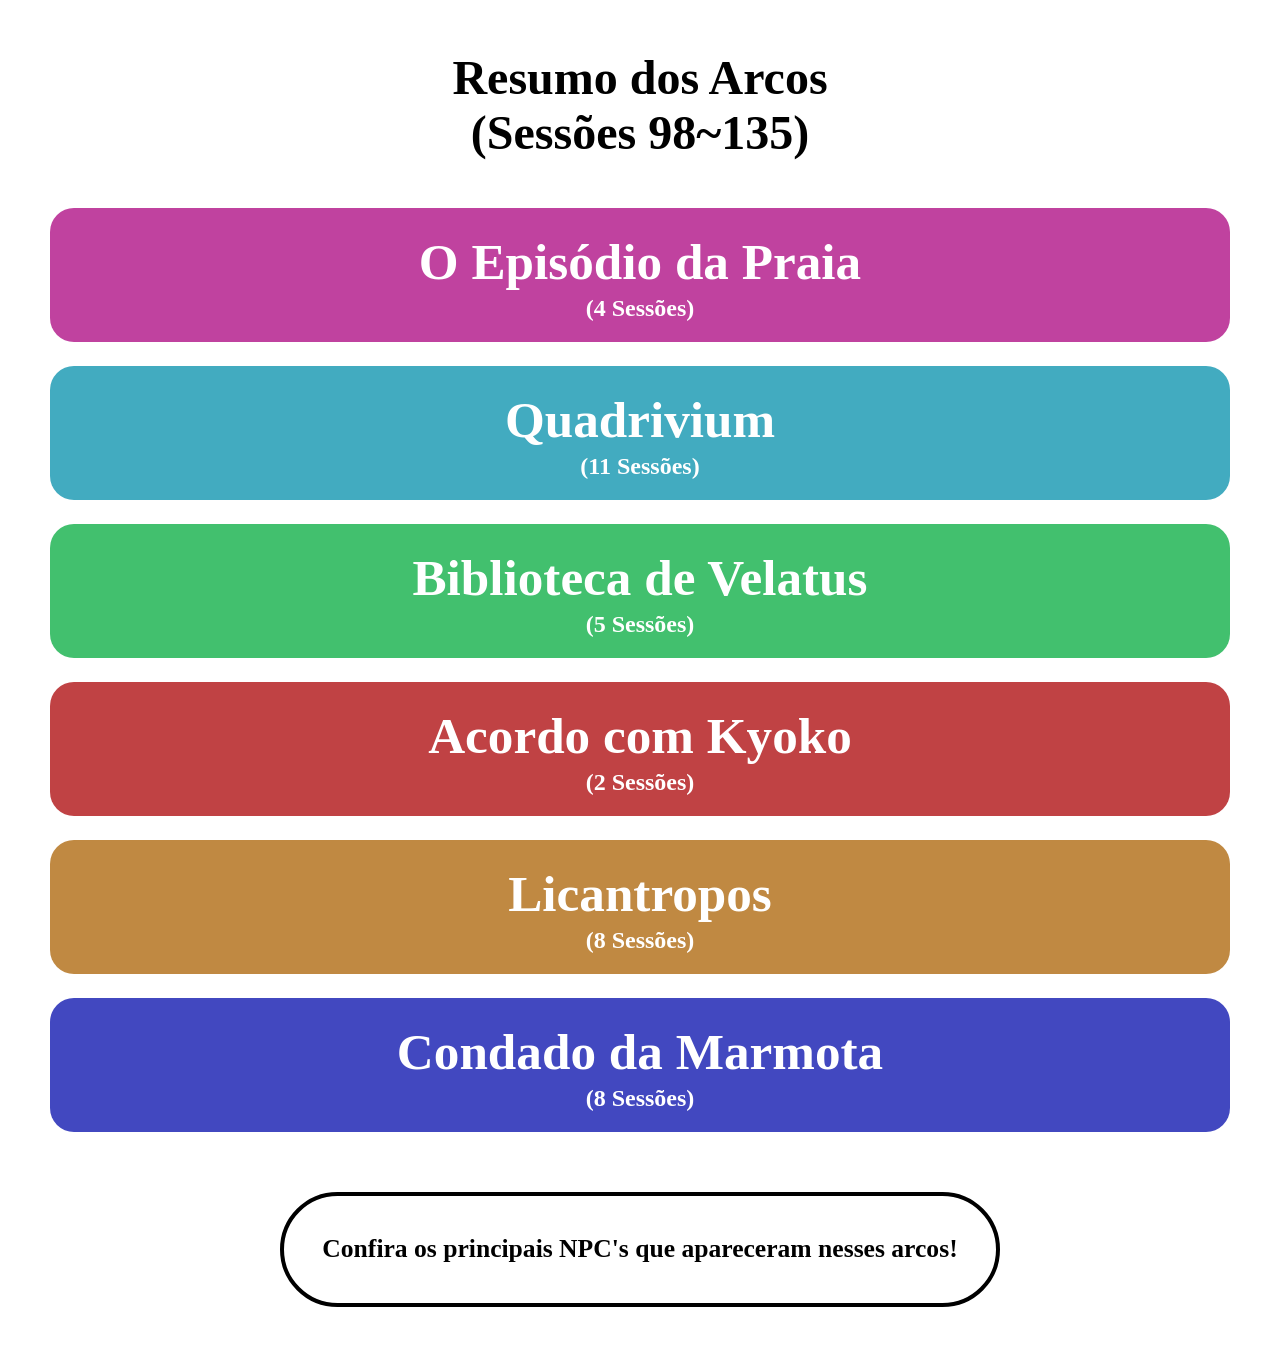
==== arcos.html @ c0c692bc "first" ====
<!DOCTYPE html>
<html>
<head>
<style>
body { 
	margin: 50px;
    }
.grid{
	display: grid;
    /*grid-template-columns: 50% 50%;*/
    gap: 24px;
    }
.arco {
	font-size: 300%;
    text-align: center;
    font-family: montserrat;
    }
h1 {
	font-weight:bold;
    color: #ffffff;
    text-align: center;
	font-size: clamp(1rem, 4vw, 6rem);
    /*text-decoration: underline;*/
    margin: 4px;
    font-family: bebas neue;
    }
h2 {
	font-weight:bold;
    color: #ffffff;
    text-align: center;
    margin: 0;
    font-family: bebas neue;
    }
p {
	color: #ffffff;
    text-align: center;
    font-family: roboto;
    }
.card { padding:20px; padding-right: 50px; padding-left: 50px; border-radius:24px; transition: box-shadow 0.3s ease, transform 0.3s ease;/*margin:auto;*/}
.card:hover {  box-shadow: 0 16px 40px rgba(0, 0, 0, 0.75); transform: translateY(-6px);}
.troca {
	font-family: montserrat;
	font-weight: bold;
	font-size: clamp(1rem, 2vw, 4rem);
	text-align: center;
	text-decoration: none;
	color:#000000;
}
.baixo {
	width: fit-content;
	margin: 60px auto;
	border-radius: 120px;
	background-color: transparent;
	border: 4px solid #000000;
	padding: clamp(1rem, 3vw, 3rem);
}
.baixo:hover {
	background-color: black;
	color: white;
}
/*.baixo:hover .troca {
	color: white;
}*/
.texto {
  max-height: 0;
  overflow: hidden;
  font-size: clamp(0.25rem, 1.25vw, 3rem);
}
details[open] .texto {
  max-height: 1000px;
}
summary {
  list-style: none;
  cursor: pointer;
}
summary::-webkit-details-marker {
  display: none;
}
</style>
</head>
<body>
<h3 class=arco>Resumo dos Arcos <br> (Sessões 98~135)</h1>
<div class="grid">
	<details class="card" style="background-color: #c0429f;">
		<summary>
			<h1>O Episódio da Praia</h1>
			<h2>(4 Sessões)</h2>
		</summary>
		<div class="texto">
			<p> Arco em que o grupo estava lamentando as perdas de Meylin e Clarabela. Serviu para que Trebor, Lyra e, na época, Louis, se aproximassem do pai deles um pouco. Tárion deu seu show, não sabendo lidar com suas paixões por Lyra e Dante, e também é nesse arco que Zé aparece e se junta ao grupo, supostamente como uma espécie de mentor para Dante. Vários personagens têm sonhos ou revelações por parte de divindades, e acabam se decidindo por seguir em direção a Quadrivium. Dante espia o passado d’O Dente, e descobre algumas coisas assustadoras.</p>
		</div>
	</details>
	<details  class="card" style="background-color: #42abc0;">
		<summary>
			<h1>Quadrivium</h1>
    		<h2>(11 Sessões)</h2>
		</summary>
		<div class="texto">
			<p>Deixando Castro para cuidar de Zhong (adoecido), o grupo parte para Quadrivium, encontrando-se com Selene na estrada e salvando-a de um sequestro. Aqui nossos heróis conhecem o Clã do Leão e um pouco mais sobre a vida política de Quadrivium. Após um divertido jogo de verdade ou consequência em uma estalagem, eles chegam à cidade e se envolvem com todos os problemas que podem. Zé ateia fogo a um templo, Lyra presencia o assassinato da noiva de um lorde e resolve se passar por ela, Louis desaparece misteriosamente, Dante e Selene insistem em entrar em um concurso musical... Isso culmina no grupo enfrentando Gambino, um enviado do Arcanum, em um combate durante a cerimônia de casamento, enquanto um cavaleiro dourado está apaixonado por Lyra e o grupo resolve invadir uma biblioteca sagrada.</p>
		</div>
	</details>
    <details class="card" style="background-color: #42c06e;">
		<summary>
			<h1>Biblioteca de Velatus</h1>
			<h2>(5 Sessões)</h2>
		</summary>
		<div class="texto">
			<p> Seguindo Isolde, antigo desafeto de Lyra, o grupo se embrenha por uma complexa dungeon, descobrindo coisas, resolvendo puzzles e, eventualmente, encontrando um chacal. Ele é mais receptivo do que parece, e “ajuda” com a questão das marcas deles, não sem passá-los por um teste antes. Em uma batalha mental e física, conseguem vencer Isolde, mas algo desperta em Quadrivium. Uma colossal quimera passa a assolar o lugar, forçando uma evacuação, durante a qual Tahmun perde Gustavus. O grupo é obrigado a fugir.</p>
		</div>
	</details>
	<details  class="card" style="background-color: #c04244;">
		<summary>
			<h1>Acordo com Kyoko</h1>
    		<h2>(2 Sessões)</h2>
		</summary>
		<div class="texto">
			<p>Voltando à torre de Zhong, nosso heróis a veem invadida por um grupo de mulheres do qual Katarina faz parte. A líder do grupo é a arquimaga Kyoko, que deseja conhecer os marcados e a causa deles. Por sorte, ela conhece Zhong do passado e isso a deixa mais disposta a acatar pedidos. Após uma conversa tensa, uma aliança é firmada. Como parte dela, nossos heróis deverão levar consigo Sora, uma menina verde e muito espirituosa, o que manterá a tradição do grupo de sempre ter um pet. É aqui que Dante se envolve com Elicia, uma barda discípula de Kyoko, mas acaba cacarejando quando vai beijá-la</p>
		</div>
	</details>
    <details class="card" style="background-color: #c08942;">
		<summary>
			<h1>Licantropos</h1>
			<h2>(8 Sessões)</h2>
		</summary>
		<div class="texto">
			<p>Decididos a chegar ao Condado da Marmota, nossos heróis vagam pelos Estados Eclesiásticos e descobrem que Sora é uma druida muito poderosa e incomum. Alguns problemas são encarados, como um grupo de kobolds ladrões de túmulo (do qual Cupim faz parte), um golem do Arcanum recém-despertado e um grupo de licantropos refugiados em uma caverna. Aparentemente, 3 possíveis campeões de Sanctum existem, o que deixa Tahmun particularmente atucanado. O grupo chega até uma floresta que foi envenenada por um cavaleiro dourado por conta de uma desavença com os moradores locais. O problema é que Sir Fenrir, um dos possíveis campeões chega logo após eles e um impasse se cria. No fim das contas, Sora perde o controle e se torna um monstro venenoso gigante, mas consegue purificar a floresta. Sir Fenrir aceita partir em paz, mas deixa um amuleto para Dante que acaba se tornando a causa da morte do bardo. Mais uma vez os poderes de Sora fazem um milagre e o trazem de volta a vida... dessa vez como um tabaxi.</p>
		</div>
	</details>
	<details  class="card" style="background-color: #4248c0;">
		<summary>
			<h1>Condado da Marmota</h1>
    		<h2>(8 Sessões)</h2>
		</summary>
		<div class="texto">
			<p>Nesse local repleto de seguidores da Rainha Cerúlea, muitas loucuras acontecem. O grupo faz o parto de Julieta, que pare um boto vermelho, reencontram-se com o druida Himo, que revela que Sora é uma espécie de druida artificial, descobrem que a biblioteca sagrada que deveria estar ali foi levada para o plano astral por seu bibliotecário, um devoto da Rainha Cerúlea, presenciam um milagre, quando galinhas devoradas renascem através da regurgitação e também conhecem o prefeito Tiberius. Kyoko leva aliados até lá para mais uma reunião, mas as coisas se complicam quando Sir Hogar, outros marcados dos Estados Eclesiásticos e Queráto, um cavaleiro dourado, aparecem para prestar contas com nossos heróis (de diversas formas). Kyoko e seus aliados partem apressadamente, Sora vai com Himo e o grupo vence a batalha eliminando um dos marcados e Queráto. Durante a luta, Tahmun vê uma interação entre deuses, no mínimo, curiosa.</p>
		</div>
	</details>
</div>
<a href="Personagens.html" target="_blank" class="troca">
<div class="baixo">
	Confira os principais NPC's que apareceram nesses arcos!
	<!--<a href="Personagens.html" target="_blank" class="troca">Confira os principais NPC's que apareceram nesses arcos!</a>-->
</div>
</a>
</body>
</html>
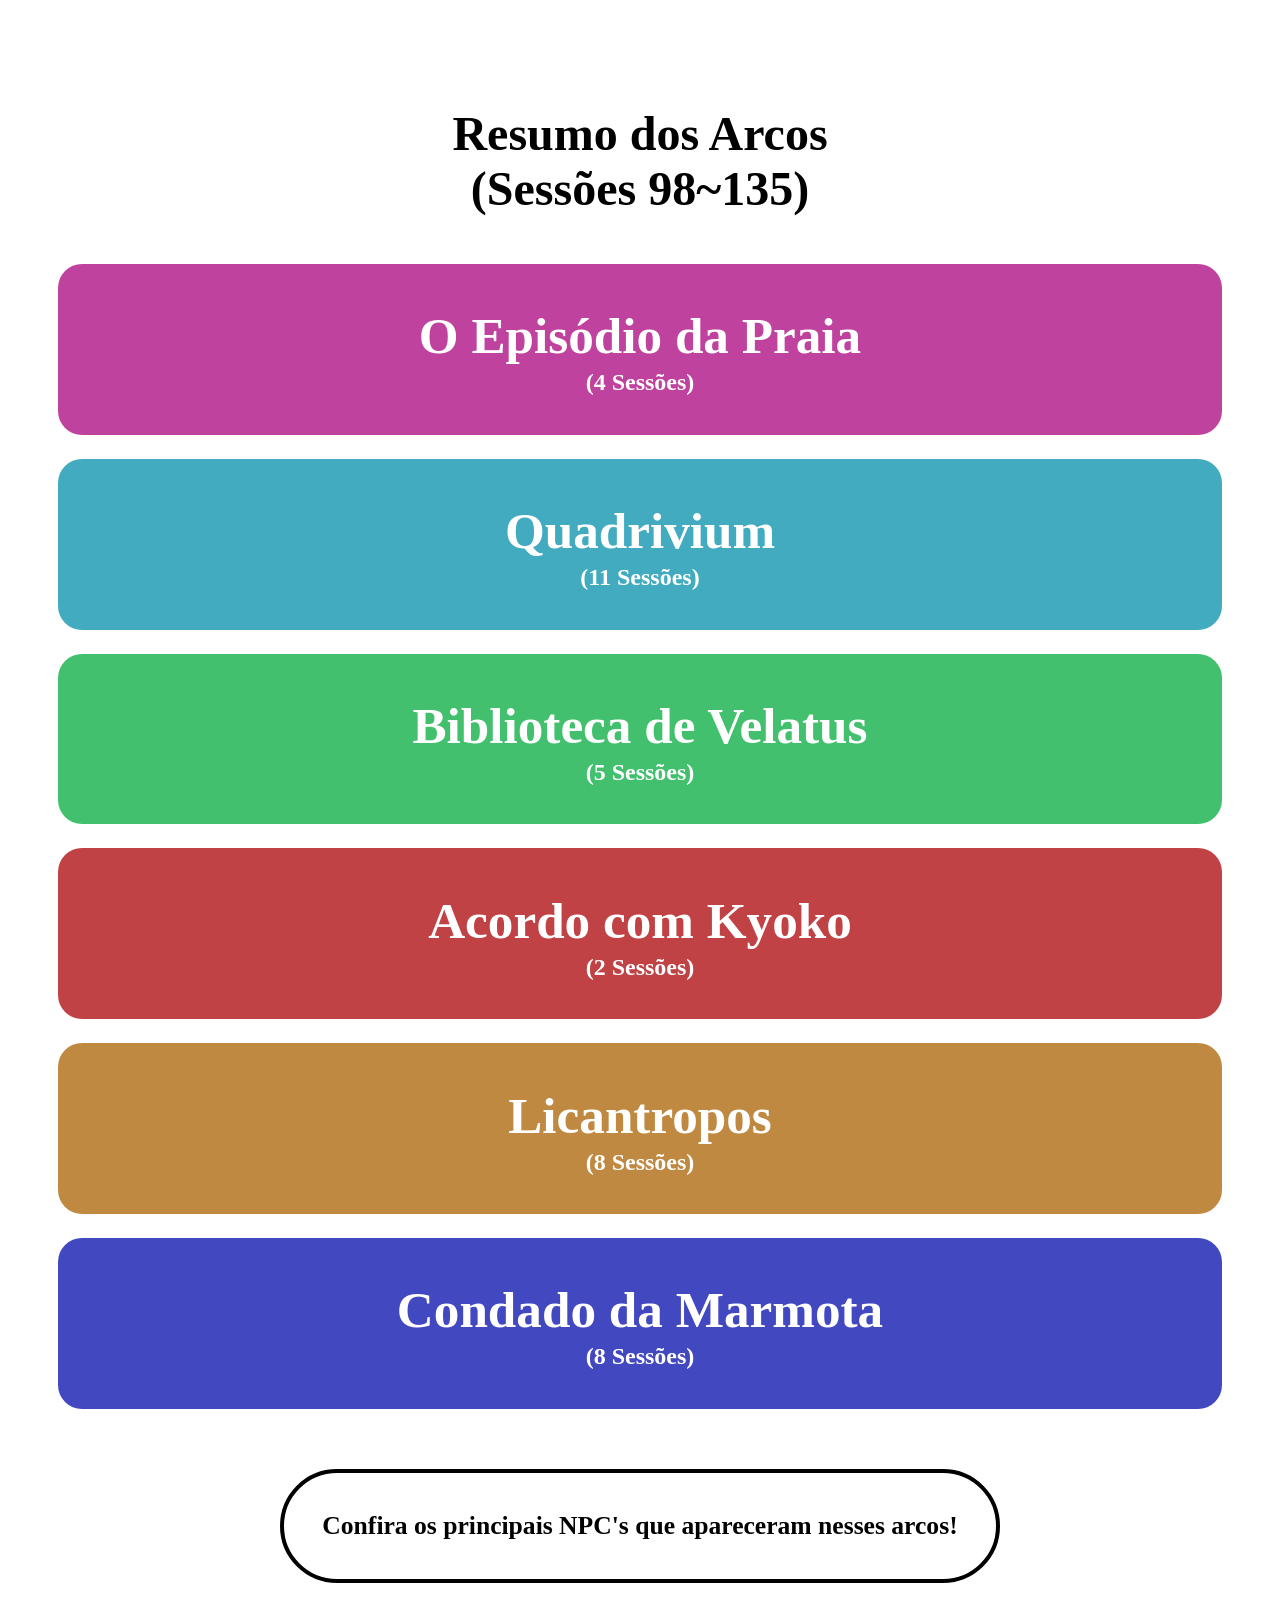
==== commit d2084e97: "ajustes de aparência, título e margin" ====
--- a/arcos.html
+++ b/arcos.html
@@ -2,12 +2,11 @@
 <html>
 <head>
 <style>
-body { 
-	margin: 50px;
-    }
+.tudo {
+	padding: clamp(16px, 5vw, 50px);
+}
 .grid{
 	display: grid;
-    /*grid-template-columns: 50% 50%;*/
     gap: 24px;
     }
 .arco {
@@ -20,7 +19,6 @@
     color: #ffffff;
     text-align: center;
 	font-size: clamp(1rem, 4vw, 6rem);
-    /*text-decoration: underline;*/
     margin: 4px;
     font-family: bebas neue;
     }
@@ -36,8 +34,15 @@
     text-align: center;
     font-family: roboto;
     }
-.card { padding:20px; padding-right: 50px; padding-left: 50px; border-radius:24px; transition: box-shadow 0.3s ease, transform 0.3s ease;/*margin:auto;*/}
-.card:hover {  box-shadow: 0 16px 40px rgba(0, 0, 0, 0.75); transform: translateY(-6px);}
+.card {
+	padding: clamp(1rem, 3vw, 3rem);
+	border-radius:24px;
+	transition: box-shadow 0.3s ease, transform 0.3s ease;
+}
+.card:hover {
+	box-shadow: 0 16px 40px rgba(0, 0, 0, 0.75); 
+	transform: translateY(-6px);
+}
 .troca {
 	font-family: montserrat;
 	font-weight: bold;
@@ -58,9 +63,6 @@
 	background-color: black;
 	color: white;
 }
-/*.baixo:hover .troca {
-	color: white;
-}*/
 .texto {
   max-height: 0;
   overflow: hidden;
@@ -79,6 +81,7 @@
 </style>
 </head>
 <body>
+<main class="tudo">
 <h3 class=arco>Resumo dos Arcos <br> (Sessões 98~135)</h1>
 <div class="grid">
 	<details class="card" style="background-color: #c0429f;">
@@ -142,5 +145,6 @@
 	<!--<a href="Personagens.html" target="_blank" class="troca">Confira os principais NPC's que apareceram nesses arcos!</a>-->
 </div>
 </a>
+</main>
 </body>
 </html>
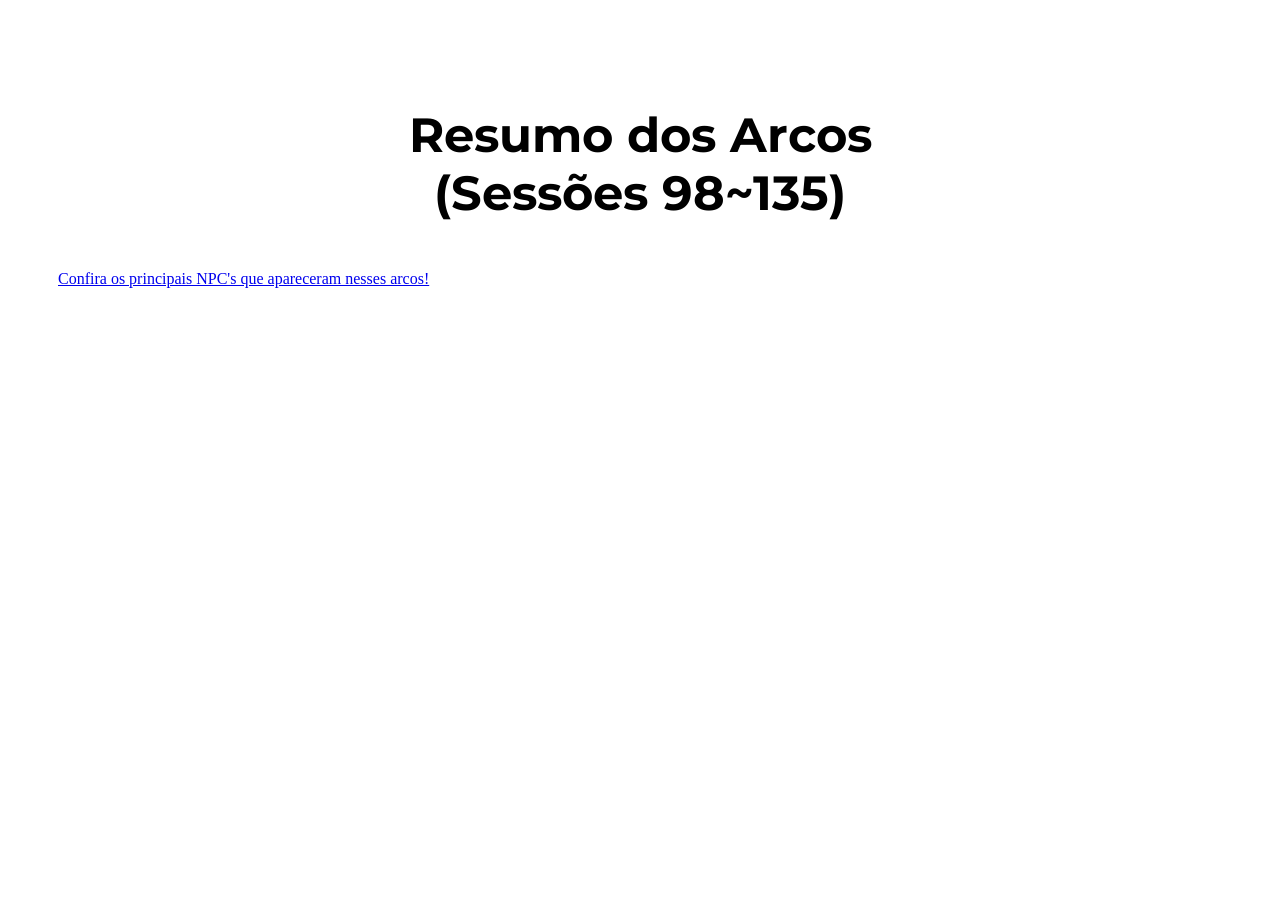
==== commit c05df585: "criando pagina inicial" ====
--- a/arcos.html
+++ b/arcos.html
@@ -1,148 +1,31 @@
 <!DOCTYPE html>
 <html>
 <head>
-<style>
-.tudo {
-	padding: clamp(16px, 5vw, 50px);
-}
-.grid{
-	display: grid;
-    gap: 24px;
-    }
-.arco {
-	font-size: 300%;
-    text-align: center;
-    font-family: montserrat;
-    }
-h1 {
-	font-weight:bold;
-    color: #ffffff;
-    text-align: center;
-	font-size: clamp(1rem, 4vw, 6rem);
-    margin: 4px;
-    font-family: bebas neue;
-    }
-h2 {
-	font-weight:bold;
-    color: #ffffff;
-    text-align: center;
-    margin: 0;
-    font-family: bebas neue;
-    }
-p {
-	color: #ffffff;
-    text-align: center;
-    font-family: roboto;
-    }
-.card {
-	padding: clamp(1rem, 3vw, 3rem);
-	border-radius:24px;
-	transition: box-shadow 0.3s ease, transform 0.3s ease;
-}
-.card:hover {
-	box-shadow: 0 16px 40px rgba(0, 0, 0, 0.75); 
-	transform: translateY(-6px);
-}
-.troca {
-	font-family: montserrat;
-	font-weight: bold;
-	font-size: clamp(1rem, 2vw, 4rem);
-	text-align: center;
-	text-decoration: none;
-	color:#000000;
-}
-.baixo {
-	width: fit-content;
-	margin: 60px auto;
-	border-radius: 120px;
-	background-color: transparent;
-	border: 4px solid #000000;
-	padding: clamp(1rem, 3vw, 3rem);
-}
-.baixo:hover {
-	background-color: black;
-	color: white;
-}
-.texto {
-  max-height: 0;
-  overflow: hidden;
-  font-size: clamp(0.25rem, 1.25vw, 3rem);
-}
-details[open] .texto {
-  max-height: 1000px;
-}
-summary {
-  list-style: none;
-  cursor: pointer;
-}
-summary::-webkit-details-marker {
-  display: none;
-}
-</style>
+	<meta charset="UTF-8"> <!-- Pra não bugar os carateres -->
+	<title>Arcos Noite do Óscar</title> <!-- Nome da página -->
+
+  <!--Fontes do Google-->
+<link rel="preconnect" href="https://fonts.googleapis.com">
+<link rel="preconnect" href="https://fonts.gstatic.com" crossorigin>
+<link href="https://fonts.googleapis.com/css2?family=Bebas+Neue&family=Montserrat:ital,wght@0,100..900;1,100..900&family=Roboto:ital,wght@0,100..900;1,100..900&display=swap" rel="stylesheet">
+	<link rel="icon" type="image/png" href="assets/icons/favicon.png"> <!-- ícone do navegador -->
+
+  <link rel="stylesheet" href="css/main.css"><!-- estilização -->
+
+  <script type="module" src="js/main.js" defer></script> <!-- scripts -->
 </head>
 <body>
-<main class="tudo">
-<h3 class=arco>Resumo dos Arcos <br> (Sessões 98~135)</h1>
-<div class="grid">
-	<details class="card" style="background-color: #c0429f;">
-		<summary>
-			<h1>O Episódio da Praia</h1>
-			<h2>(4 Sessões)</h2>
-		</summary>
-		<div class="texto">
-			<p> Arco em que o grupo estava lamentando as perdas de Meylin e Clarabela. Serviu para que Trebor, Lyra e, na época, Louis, se aproximassem do pai deles um pouco. Tárion deu seu show, não sabendo lidar com suas paixões por Lyra e Dante, e também é nesse arco que Zé aparece e se junta ao grupo, supostamente como uma espécie de mentor para Dante. Vários personagens têm sonhos ou revelações por parte de divindades, e acabam se decidindo por seguir em direção a Quadrivium. Dante espia o passado d’O Dente, e descobre algumas coisas assustadoras.</p>
-		</div>
-	</details>
-	<details  class="card" style="background-color: #42abc0;">
-		<summary>
-			<h1>Quadrivium</h1>
-    		<h2>(11 Sessões)</h2>
-		</summary>
-		<div class="texto">
-			<p>Deixando Castro para cuidar de Zhong (adoecido), o grupo parte para Quadrivium, encontrando-se com Selene na estrada e salvando-a de um sequestro. Aqui nossos heróis conhecem o Clã do Leão e um pouco mais sobre a vida política de Quadrivium. Após um divertido jogo de verdade ou consequência em uma estalagem, eles chegam à cidade e se envolvem com todos os problemas que podem. Zé ateia fogo a um templo, Lyra presencia o assassinato da noiva de um lorde e resolve se passar por ela, Louis desaparece misteriosamente, Dante e Selene insistem em entrar em um concurso musical... Isso culmina no grupo enfrentando Gambino, um enviado do Arcanum, em um combate durante a cerimônia de casamento, enquanto um cavaleiro dourado está apaixonado por Lyra e o grupo resolve invadir uma biblioteca sagrada.</p>
-		</div>
-	</details>
-    <details class="card" style="background-color: #42c06e;">
-		<summary>
-			<h1>Biblioteca de Velatus</h1>
-			<h2>(5 Sessões)</h2>
-		</summary>
-		<div class="texto">
-			<p> Seguindo Isolde, antigo desafeto de Lyra, o grupo se embrenha por uma complexa dungeon, descobrindo coisas, resolvendo puzzles e, eventualmente, encontrando um chacal. Ele é mais receptivo do que parece, e “ajuda” com a questão das marcas deles, não sem passá-los por um teste antes. Em uma batalha mental e física, conseguem vencer Isolde, mas algo desperta em Quadrivium. Uma colossal quimera passa a assolar o lugar, forçando uma evacuação, durante a qual Tahmun perde Gustavus. O grupo é obrigado a fugir.</p>
-		</div>
-	</details>
-	<details  class="card" style="background-color: #c04244;">
-		<summary>
-			<h1>Acordo com Kyoko</h1>
-    		<h2>(2 Sessões)</h2>
-		</summary>
-		<div class="texto">
-			<p>Voltando à torre de Zhong, nosso heróis a veem invadida por um grupo de mulheres do qual Katarina faz parte. A líder do grupo é a arquimaga Kyoko, que deseja conhecer os marcados e a causa deles. Por sorte, ela conhece Zhong do passado e isso a deixa mais disposta a acatar pedidos. Após uma conversa tensa, uma aliança é firmada. Como parte dela, nossos heróis deverão levar consigo Sora, uma menina verde e muito espirituosa, o que manterá a tradição do grupo de sempre ter um pet. É aqui que Dante se envolve com Elicia, uma barda discípula de Kyoko, mas acaba cacarejando quando vai beijá-la</p>
-		</div>
-	</details>
-    <details class="card" style="background-color: #c08942;">
-		<summary>
-			<h1>Licantropos</h1>
-			<h2>(8 Sessões)</h2>
-		</summary>
-		<div class="texto">
-			<p>Decididos a chegar ao Condado da Marmota, nossos heróis vagam pelos Estados Eclesiásticos e descobrem que Sora é uma druida muito poderosa e incomum. Alguns problemas são encarados, como um grupo de kobolds ladrões de túmulo (do qual Cupim faz parte), um golem do Arcanum recém-despertado e um grupo de licantropos refugiados em uma caverna. Aparentemente, 3 possíveis campeões de Sanctum existem, o que deixa Tahmun particularmente atucanado. O grupo chega até uma floresta que foi envenenada por um cavaleiro dourado por conta de uma desavença com os moradores locais. O problema é que Sir Fenrir, um dos possíveis campeões chega logo após eles e um impasse se cria. No fim das contas, Sora perde o controle e se torna um monstro venenoso gigante, mas consegue purificar a floresta. Sir Fenrir aceita partir em paz, mas deixa um amuleto para Dante que acaba se tornando a causa da morte do bardo. Mais uma vez os poderes de Sora fazem um milagre e o trazem de volta a vida... dessa vez como um tabaxi.</p>
-		</div>
-	</details>
-	<details  class="card" style="background-color: #4248c0;">
-		<summary>
-			<h1>Condado da Marmota</h1>
-    		<h2>(8 Sessões)</h2>
-		</summary>
-		<div class="texto">
-			<p>Nesse local repleto de seguidores da Rainha Cerúlea, muitas loucuras acontecem. O grupo faz o parto de Julieta, que pare um boto vermelho, reencontram-se com o druida Himo, que revela que Sora é uma espécie de druida artificial, descobrem que a biblioteca sagrada que deveria estar ali foi levada para o plano astral por seu bibliotecário, um devoto da Rainha Cerúlea, presenciam um milagre, quando galinhas devoradas renascem através da regurgitação e também conhecem o prefeito Tiberius. Kyoko leva aliados até lá para mais uma reunião, mas as coisas se complicam quando Sir Hogar, outros marcados dos Estados Eclesiásticos e Queráto, um cavaleiro dourado, aparecem para prestar contas com nossos heróis (de diversas formas). Kyoko e seus aliados partem apressadamente, Sora vai com Himo e o grupo vence a batalha eliminando um dos marcados e Queráto. Durante a luta, Tahmun vê uma interação entre deuses, no mínimo, curiosa.</p>
-		</div>
-	</details>
+<!-- Usando main para poder criar uma margem geral sem setar isso direto no body -->
+<main class="page-layout">
+<!-- Título no topo da página -->
+<h3 class="page-title">Resumo dos Arcos <br> (Sessões 98~135)</h3>
+<!-- Seta o grid para todos os cards da página-->
+<div class="arcos-grid">
 </div>
-<a href="Personagens.html" target="_blank" class="troca">
-<div class="baixo">
+<!-- Configuração do botão que leva para a outra página -->
+<a href="Personagens.html" target="_blank" class="page-button-text">
+<div class="page-button">
 	Confira os principais NPC's que apareceram nesses arcos!
-	<!--<a href="Personagens.html" target="_blank" class="troca">Confira os principais NPC's que apareceram nesses arcos!</a>-->
 </div>
 </a>
 </main>
--- a/css/main.css
+++ b/css/main.css
@@ -0,0 +1,7 @@
+@import "base.css";
+@import "card.css";
+@import "arcos.css";
+@import "personagens.css";
+@import "button.css";
+@import "variaveis.css";
+@import "header.css";
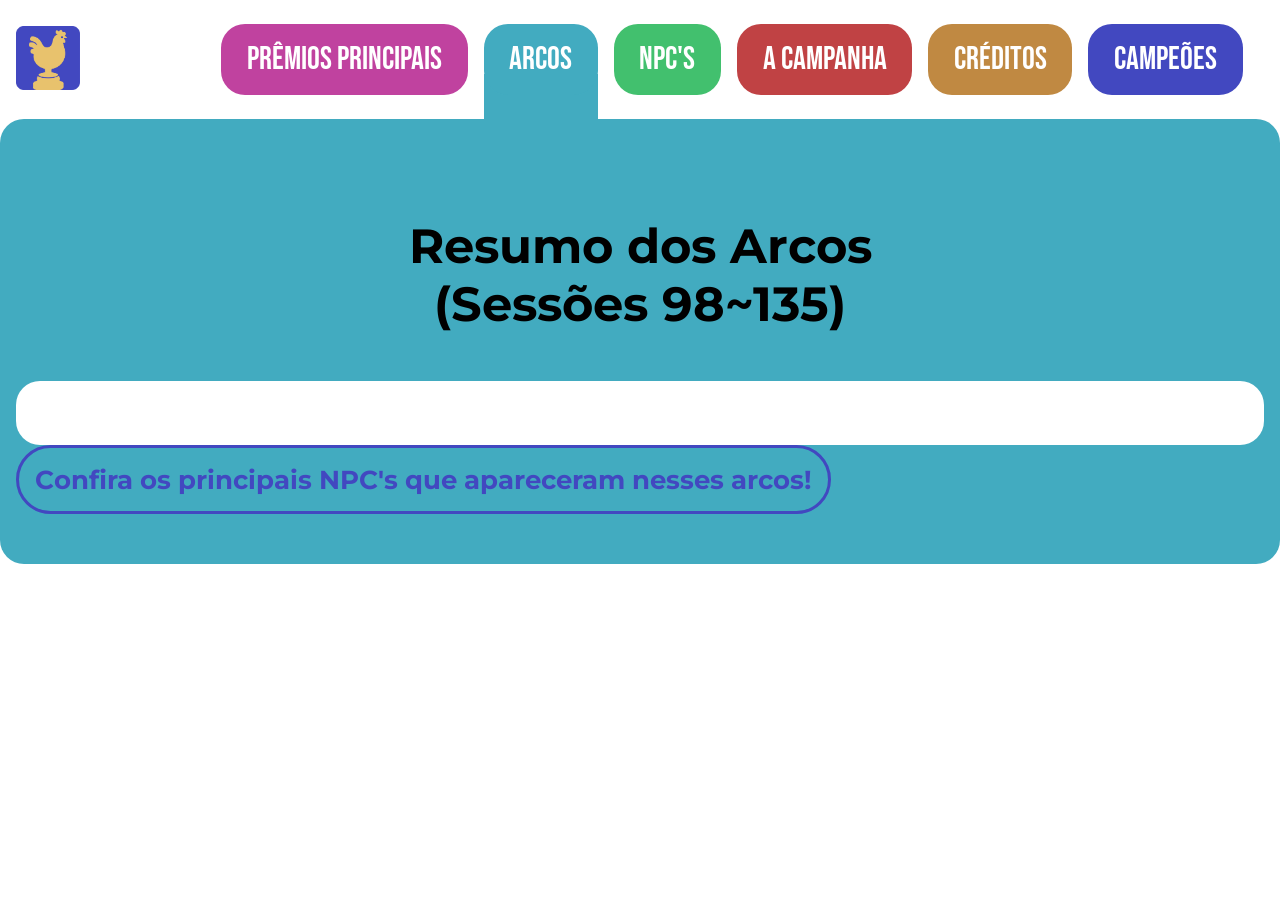
==== commit 636888ee: "criando header" ====
--- a/arcos.html
+++ b/arcos.html
@@ -15,12 +15,23 @@
   <script type="module" src="js/main.js" defer></script> <!-- scripts -->
 </head>
 <body>
+<header class="header remove-link">
+	<a href="index.html" target="_blank"><img class="logo" src="assets/icons/favicon.png" title="logotipo"></a>
+	<nav class="header-nav">
+		<a class="header-card rosa header-text">Prêmios Principais</a>
+		<a class="header-card azul header-text active" href="arcos.html">Arcos</a>
+		<a class="header-card verde header-text" href="Personagens.html" target="_blank">NPC's</a>
+		<a class="header-card vermelho header-text">A Campanha</a>
+		<a class="header-card ocre header-text">Créditos</a>
+		<a class="header-card anil header-text">Campeões</a>
+	</nav>
+</header>
 <!-- Usando main para poder criar uma margem geral sem setar isso direto no body -->
-<main class="page-layout">
+<main class="page-layout page-arcos">
 <!-- Título no topo da página -->
 <h3 class="page-title">Resumo dos Arcos <br> (Sessões 98~135)</h3>
 <!-- Seta o grid para todos os cards da página-->
-<div class="arcos-grid">
+<div class="arcos-grid content" >
 </div>
 <!-- Configuração do botão que leva para a outra página -->
 <a href="Personagens.html" target="_blank" class="page-button-text">
--- a/css/main.css
+++ b/css/main.css
@@ -1,7 +1,27 @@
-@import "base.css";
-@import "card.css";
-@import "arcos.css";
-@import "personagens.css";
-@import "button.css";
-@import "variaveis.css";
-@import "header.css";+/*base*/
+@import "base/variables.css";
+@import "base/utilities.css";
+@import "base/reset.css";
+
+/*layout*/
+@import "layout/layout.css";
+@import "layout/indexlayout.css";
+@import "layout/arcoslayout.css";
+@import "layout/charlayout.css";
+
+/*componentes*/
+@import "components/card.css";
+@import "components/components.css";
+@import "components/button.css";
+@import "components/footer.css";
+@import "components/logo.css";
+@import "components/header.css";
+@import "components/pages.css";
+
+/*features*/
+@import "features/arcos.css";
+@import "features/personagens.css";
+@import "features/indexfeatures.css";
+
+
+
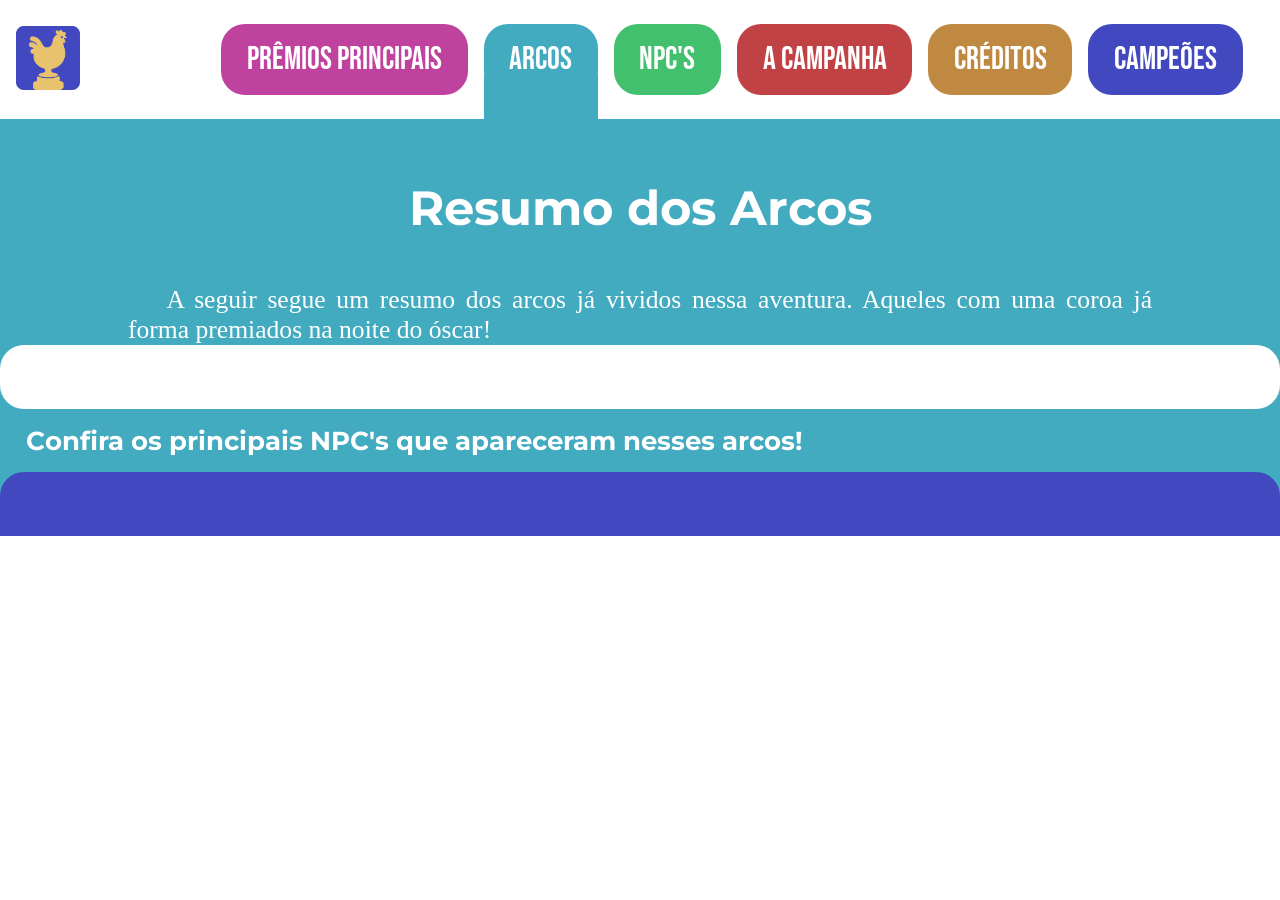
==== commit 5236caf4: "ajustando arcos para serem divididos em períodos" ====
--- a/arcos.html
+++ b/arcos.html
@@ -15,23 +15,27 @@
   <script type="module" src="js/main.js" defer></script> <!-- scripts -->
 </head>
 <body>
+
+<!-- Usando main para poder criar uma margem geral sem setar isso direto no body -->
+<main class="page-arcos">
+<!-- Título no topo da página -->	
+
 <header class="header remove-link">
-	<a href="index.html" target="_blank"><img class="logo" src="assets/icons/favicon.png" title="logotipo"></a>
+<a href="index.html" target="_blank"><img class="logo" src="assets/icons/favicon.png" title="logotipo"></a>
 	<nav class="header-nav">
-		<a class="header-card rosa header-text">Prêmios Principais</a>
+		<a class="header-card rosa header-text" href="premios.html">Prêmios Principais</a>
 		<a class="header-card azul header-text active" href="arcos.html">Arcos</a>
-		<a class="header-card verde header-text" href="Personagens.html" target="_blank">NPC's</a>
-		<a class="header-card vermelho header-text">A Campanha</a>
-		<a class="header-card ocre header-text">Créditos</a>
-		<a class="header-card anil header-text">Campeões</a>
+		<a class="header-card verde header-text" href="Personagens.html">NPC's</a>
+		<a class="header-card vermelho header-text" href="campanha.html">A Campanha</a>
+		<a class="header-card ocre header-text" href="creditos.html">Créditos</a>
+		<a class="header-card anil header-text" href="campeoes.html">Campeões</a>
 	</nav>
 </header>
-<!-- Usando main para poder criar uma margem geral sem setar isso direto no body -->
-<main class="page-layout page-arcos">
-<!-- Título no topo da página -->
-<h3 class="page-title">Resumo dos Arcos <br> (Sessões 98~135)</h3>
-<!-- Seta o grid para todos os cards da página-->
-<div class="arcos-grid content" >
+
+<h3 class="page-title texto-branco mt-60">Resumo dos Arcos</h3>
+<p class="text-center gap-large mt-60">A seguir segue um resumo dos arcos já vividos nessa aventura. Aqueles com uma coroa já forma premiados na noite do óscar!</p>
+ <!--Seta o grid para todos os cards da página-->
+<div class="arcos-container content">
 </div>
 <!-- Configuração do botão que leva para a outra página -->
 <a href="Personagens.html" target="_blank" class="page-button-text">
@@ -39,6 +43,7 @@
 	Confira os principais NPC's que apareceram nesses arcos!
 </div>
 </a>
+<footer class="footer"></footer>
 </main>
 </body>
 </html>
